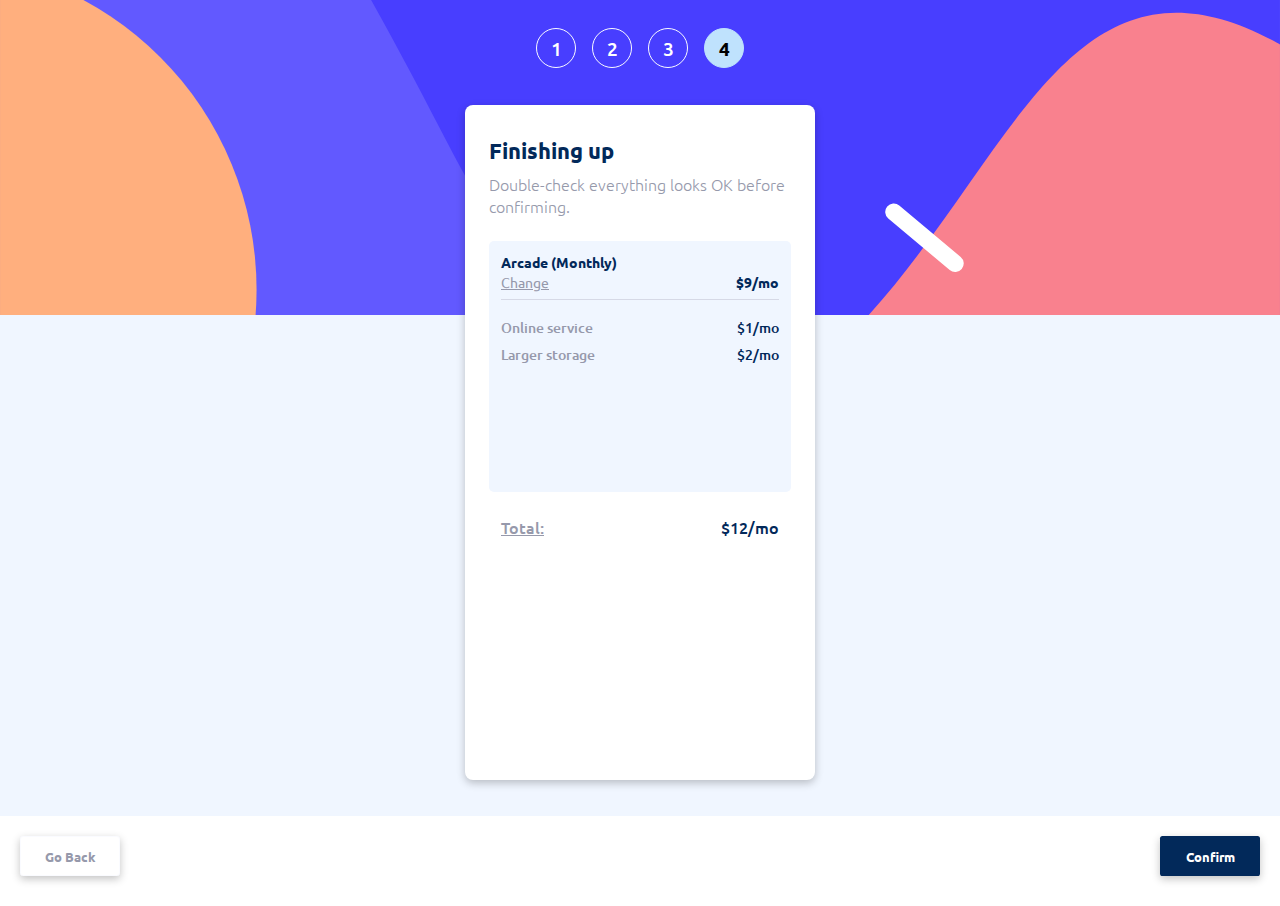
==== finishing.html @ 5ccdf707 "Añadi paso 3 y 4" ====
<!DOCTYPE html>
<html lang="en">
<head>
    <meta charset="UTF-8">
    <meta http-equiv="X-UA-Compatible" content="IE=edge">
    <meta name="viewport" content="width=device-width, initial-scale=1.0">
    <link rel="preconnect" href="https://fonts.googleapis.com">
    <link rel="preconnect" href="https://fonts.gstatic.com" crossorigin>
    <link href="https://fonts.googleapis.com/css2?family=Ubuntu:wght@300;400;500;600;700;800&display=swap" rel="stylesheet">
    <title>Finishing Up</title>
    <link rel="stylesheet" href="./css/styles.css">
</head>
<body>
    <header>
        <nav>
          <ul class="navegation-numbers">
                <li class="first-step-icon">1</li>
                <li class="second-step-icon">2</li>
                <li class="third-step-icon">3</li>
                <li class="four-step-icon">4</li>
          </ul>
          <div class="steps-info inactive">
            <div class="step-one">
              <h2>Step 1</h2>
              <p>Your info</p>
            </div>
            <div class="step-two">
              <h2>Step 2</h2>
              <p>Select Plan</p>
            </div>
            <div class="step-three">
              <h2>Step 3</h2>
              <p>Add-ons</p>
            </div>
            <div class="step-three">
              <h2>Step 4</h2>
              <p>Summary</p>
            </div>
          </div>
        </nav>
    </header>

    <main>
        <section class="main-section">
            <div class="finishing">
              <h1>Finishing up</h1>
                <h2>Double-check everything looks OK before confirming.</h2>
                <div class="section-finishing">
                    <div class="info-plan">
                    <h3>Arcade (Monthly)</h3> 
                    <div>
                        <a href="./Select-Plan.html">Change</a>
                        <p>$9/mo</p>
                    </div>
                    </div>
                    <div class="info-adds">
                        <div class="add">
                            <p>Online service</p>
                            <span>$1/mo</span>
                        </div>
                        <div class="add">
                            <p>Larger storage</p>
                            <span>$2/mo</span>
                        </div>
                    </div>
                    <div class="total">
                        <p>Total:</p>
                        <span>$12/mo</span>
                    </div>
                </div>  
            </div>
            <div class="thanks">
                <img src="./assets/images/icon-thank-you.svg" alt="check_icon">
                <h3>Thank you!</h3>
                <p>Thanks for confirming your subscription! We hope you have fun 
                    using our platform. If you ever need support, please feel free 
                    to email us at support@loremgaming.com.
                </p>
            </div>
        </section>
    </main>

    <footer>
        <section class="buttons">
          <button type="button" class="back">Go Back</button>
          <button type="submit" class="next">Confirm</button>
        </section>
    </footer>
    <script src="./javascript/finishing.service.js"></script>
</body>
</html>
---- css/styles.css ----
:root {
  --primary-one-color: hsl(213, 96%, 18%);
  --primary-second-color: hsl(243, 100%, 62%);
  --primary-third-color: hsl(206, 94%, 87%);
  --primary-four-color: hsla(215, 100%, 97%, 1);
  --alert-color: hsl(354, 84%, 57%);
  --neutral-one-color: hsl(231, 11%, 63%);
  --neutral-second-color: hsl(229, 24%, 87%);
  --neutral-third-color: hsl(217, 100%, 97%);
  --neutral-four-color: hsl(231, 100%, 99%);
  --white: hsl(0, 0%, 100%);
  --dark-color: #1e1e1e;
}

* {
  -webkit-box-sizing: border-box;
          box-sizing: border-box;
  margin: 0;
  padding: 0;
}

body {
  display: -ms-grid;
  display: grid;
  -ms-grid-rows: 105px 1fr 50px;
  grid-template-rows: 105px 1fr 50px;
  font-size: 62.5%;
  font-family: "Ubuntu", sans-serif;
  color: var(--font-color-primary);
}

.inactive {
  display: none;
}

main {
  display: -webkit-box;
  display: -ms-flexbox;
  display: flex;
  -webkit-box-orient: vertical;
  -webkit-box-direction: normal;
      -ms-flex-direction: column;
          flex-direction: column;
  -webkit-box-align: center;
      -ms-flex-align: center;
          align-items: center;
  min-height: 65vh;
  background-color: var(--primary-four-color);
}
main .main-section {
  z-index: 1;
  background-color: white;
  width: 90%;
  max-width: 350px;
  min-height: 75vh;
  padding: 32px 24px;
  margin-bottom: 4vh;
  border-radius: 0.8em;
  -webkit-box-shadow: rgba(0, 0, 0, 0.24) 0px 3px 8px;
          box-shadow: rgba(0, 0, 0, 0.24) 0px 3px 8px;
}
main .main-section h1 {
  font-size: 1.4rem;
  font-weight: 700;
  margin-bottom: 8px;
  color: var(--primary-one-color);
}
main .main-section h2 {
  font-size: 1rem;
  font-weight: 300;
  margin-bottom: 24px;
  color: var(--neutral-one-color);
}
main .main-section .section-info label {
  display: -webkit-box;
  display: -ms-flexbox;
  display: flex;
  -webkit-box-pack: justify;
      -ms-flex-pack: justify;
          justify-content: space-between;
  width: 100%;
  font-size: 0.7rem;
  font-weight: 600;
  margin: 2.5px;
  padding: 0 4px;
  color: var(--primary-one-color);
}
main .main-section .section-info label .required {
  color: var(--alert-color);
  text-shadow: 0 0 1px var(--neutral-one-color);
}
main .main-section .section-info label .name {
  display: none;
}
main .main-section .section-info label .email {
  display: none;
}
main .main-section .section-info label .phone {
  display: none;
}
main .main-section .section-info input {
  width: 100%;
  height: 8vh;
  padding: 10px;
  font-size: 0.9rem;
  font-weight: 500;
  border-radius: 0.2em;
  margin-bottom: 16px;
  border: 1px solid var(--neutral-second-color);
}
main .main-section .section-select-plan {
  display: -webkit-box;
  display: -ms-flexbox;
  display: flex;
  -webkit-box-orient: vertical;
  -webkit-box-direction: normal;
      -ms-flex-direction: column;
          flex-direction: column;
  gap: 8px;
}
main .main-section .section-select-plan article {
  display: -webkit-box;
  display: -ms-flexbox;
  display: flex;
  -webkit-box-align: center;
      -ms-flex-align: center;
          align-items: center;
  gap: 12px;
  min-height: 100px;
  padding: 16px 12px;
  cursor: pointer;
  border-radius: 0.5em;
  border: 1px solid var(--neutral-second-color);
}
main .main-section .section-select-plan article img {
  width: 50px;
  height: 50px;
}
main .main-section .section-select-plan article div {
  width: 60vw;
}
main .main-section .section-select-plan article div h3 {
  height: 20px;
  font-size: 1rem;
  font-weight: 400;
  letter-spacing: 0.2px;
  color: var(--primary-one-color);
  text-shadow: 0 0 0.5px var(--primary-one-color);
}
main .main-section .section-select-plan article div p {
  font-size: 0.9rem;
  color: var(--neutral-one-color);
}
main .main-section .section-select-plan article div span {
  font-size: 0.8rem;
  font-weight: 400;
  color: var(--primary-one-color);
}
main .main-section .section-select-plan article div .plan-span-arcade {
  display: none;
}
main .main-section .section-select-plan article div .plan-span-advanced {
  display: none;
}
main .main-section .section-select-plan article div .plan-span-pro {
  display: none;
}
main .main-section .section-select-plan .button {
  display: -webkit-box;
  display: -ms-flexbox;
  display: flex;
  -webkit-box-align: center;
      -ms-flex-align: center;
          align-items: center;
  width: 100%;
  padding: 0 32px;
  margin-top: 16px;
}
main .main-section .section-select-plan .button p {
  font-size: 0.8rem;
  color: var(--primary-one-color);
}
main .main-section .section-select-plan .button .switch-button {
  position: relative;
  display: inline-block;
  width: 40px;
  height: 20px;
  margin: 0 auto;
}
main .main-section .section-select-plan .button .switch-button input {
  display: none;
}
main .main-section .section-select-plan .button .switch-button .slider {
  position: absolute;
  cursor: pointer;
  top: 0;
  left: 0;
  right: 0;
  bottom: 0;
  background-color: var(--primary-one-color);
  border-radius: 34px;
  -webkit-transition: 0.4s;
  transition: 0.4s;
}
main .main-section .section-select-plan .button .switch-button .slider:before {
  position: absolute;
  content: "";
  height: 12px;
  width: 12px;
  left: 4px;
  bottom: 4px;
  background-color: var(--white);
  border-radius: 50%;
  -webkit-transition: 0.4s;
  transition: 0.4s;
}
main .main-section .section-select-plan .button .switch-button input:checked + .slider:before {
  -webkit-transform: translateX(20px);
          transform: translateX(20px);
}
main .main-section .section-add-ons {
  display: -webkit-box;
  display: -ms-flexbox;
  display: flex;
  -webkit-box-orient: vertical;
  -webkit-box-direction: normal;
      -ms-flex-direction: column;
          flex-direction: column;
  gap: 12px;
}
main .main-section .section-add-ons article {
  display: -webkit-box;
  display: -ms-flexbox;
  display: flex;
  -webkit-box-align: center;
      -ms-flex-align: center;
          align-items: center;
  gap: 8px;
  width: 100%;
  height: 60px;
  padding: 12px;
  border-radius: 1em;
  -webkit-box-shadow: 0 0 5px var(--neutral-second-color);
          box-shadow: 0 0 5px var(--neutral-second-color);
  border: 1px solid var(--neutral-one-color);
}
main .main-section .section-add-ons article input[type=checkbox] {
  width: 20px;
  height: 20px;
  text-align: center;
  font-size: 12px;
  line-height: 16px;
  color: #fff;
  cursor: pointer;
  border-radius: 1em;
  background-color: var(--primary-second-color);
}
main .main-section .section-add-ons article div {
  width: 75%;
}
main .main-section .section-add-ons article div h3 {
  font-size: 0.9rem;
  font-weight: 600;
  margin-bottom: 2px;
  color: var(--primary-one-color);
}
main .main-section .section-add-ons article div span {
  font-size: 0.8rem;
  font-weight: 500;
  color: var(--neutral-one-color);
}
main .main-section .section-add-ons article p {
  font-size: 0.8rem;
  font-weight: 500;
  color: var(--primary-second-color);
}
main .main-section .section-finishing {
  display: block;
}
main .main-section .section-finishing .info-plan {
  padding: 12px;
  border-radius: 0.5em 0.5em 0 0;
  background-color: var(--primary-four-color);
}
main .main-section .section-finishing .info-plan h3 {
  font-size: 0.9rem;
  margin-bottom: 2px;
  color: var(--primary-one-color);
}
main .main-section .section-finishing .info-plan div {
  display: -webkit-box;
  display: -ms-flexbox;
  display: flex;
  -webkit-box-pack: justify;
      -ms-flex-pack: justify;
          justify-content: space-between;
  padding-bottom: 8px;
  border-bottom: 1px solid var(--neutral-second-color);
}
main .main-section .section-finishing .info-plan div a {
  font-size: 0.9rem;
  color: var(--neutral-one-color);
}
main .main-section .section-finishing .info-plan div p {
  font-size: 0.9rem;
  font-weight: 600;
  color: var(--primary-one-color);
}
main .main-section .section-finishing .info-adds {
  display: -webkit-box;
  display: -ms-flexbox;
  display: flex;
  -webkit-box-orient: vertical;
  -webkit-box-direction: normal;
      -ms-flex-direction: column;
          flex-direction: column;
  gap: 8px;
  height: 20vh;
  padding: 6px 12px;
  margin-bottom: 12px;
  border-radius: 0 0 0.5em 0.5em;
  background-color: var(--primary-four-color);
}
main .main-section .section-finishing .info-adds .add {
  display: -webkit-box;
  display: -ms-flexbox;
  display: flex;
  -webkit-box-pack: justify;
      -ms-flex-pack: justify;
          justify-content: space-between;
}
main .main-section .section-finishing .info-adds .add p {
  font-size: 0.9rem;
  font-weight: 500;
  color: var(--neutral-one-color);
}
main .main-section .section-finishing .info-adds .add span {
  font-size: 0.9rem;
  font-weight: 500;
  color: var(--primary-one-color);
}
main .main-section .section-finishing .total {
  display: -webkit-box;
  display: -ms-flexbox;
  display: flex;
  -webkit-box-pack: justify;
      -ms-flex-pack: justify;
          justify-content: space-between;
  padding: 12px;
}
main .main-section .section-finishing .total p {
  font-size: 1rem;
  font-weight: 500;
  text-decoration: underline;
  color: var(--neutral-one-color);
}
main .main-section .section-finishing .total span {
  font-size: 1rem;
  font-weight: 500;
  color: var(--primary-one-color);
}
main .main-section .thanks {
  text-align: center;
  display: none;
  -webkit-box-orient: vertical;
  -webkit-box-direction: normal;
      -ms-flex-direction: column;
          flex-direction: column;
  -webkit-box-pack: center;
      -ms-flex-pack: center;
          justify-content: center;
  -webkit-box-align: center;
      -ms-flex-align: center;
          align-items: center;
  gap: 6px;
  padding-top: 15vh;
}
main .main-section .thanks img {
  width: 50px;
  height: 50px;
  margin-bottom: 12px;
}
main .main-section .thanks h3 {
  font-size: 1.2rem;
  font-weight: 700;
  color: var(--primary-one-color);
}
main .main-section .thanks p {
  font-size: 0.9rem;
  font-weight: 500;
  line-height: 1.5em;
  color: var(--neutral-one-color);
}
main .modal {
  z-index: 1;
  position: fixed;
  top: calc(50% - 60px);
  left: calc(50% - 70px);
  display: none;
  -webkit-box-align: center;
      -ms-flex-align: center;
          align-items: center;
  -webkit-box-pack: center;
      -ms-flex-pack: center;
          justify-content: center;
  width: 160px;
  height: 60px;
  border-radius: 1em 0;
  -webkit-box-shadow: -2px 2px 5px var(--dark-color);
          box-shadow: -2px 2px 5px var(--dark-color);
  background-color: var(--alert-color);
  border: 1px solid var(--alert-color);
}
main .modal h2 {
  font-size: 1.2rem;
  font-weight: 400;
  color: var(--white);
}

footer {
  width: 100%;
  height: 10vh;
  padding: 5px;
  background-color: var(--white);
}
footer .buttons {
  display: -webkit-box;
  display: -ms-flexbox;
  display: flex;
  -webkit-box-pack: justify;
      -ms-flex-pack: justify;
          justify-content: space-between;
  width: 100%;
  padding: 15px;
}
footer .buttons .back, footer .buttons .next {
  font-size: 0.8rem;
  font-weight: 600;
  width: 100px;
  height: 40px;
  border-radius: 0.2em;
  font-family: "Ubuntu", sans-serif;
  cursor: pointer;
  -webkit-box-shadow: rgba(0, 0, 0, 0.24) 0px 3px 8px;
          box-shadow: rgba(0, 0, 0, 0.24) 0px 3px 8px;
  background-color: var(--white);
  border: 1px solid var(--neutral-four-color);
}
footer .buttons .next {
  border: none;
  color: var(--white);
  background-color: var(--primary-one-color);
}
footer .buttons .back {
  color: var(--neutral-one-color);
}
footer .buttons .back:hover {
  border: none;
  font-weight: 700;
  font-size: 0.9rem;
  color: var(--white);
  background-color: var(--primary-one-color);
}

header {
  -webkit-box-shadow: 0 2px 2px var(--neutral-third-color);
          box-shadow: 0 2px 2px var(--neutral-third-color);
}
header nav {
  position: relative;
  width: 100%;
  height: 35vh;
  background-image: url("../assets/images/bg-sidebar-mobile.svg");
  background-size: cover;
  background-position: center;
  background-repeat: no-repeat;
}
header nav ul {
  display: -webkit-box;
  display: -ms-flexbox;
  display: flex;
  -webkit-box-pack: center;
      -ms-flex-pack: center;
          justify-content: center;
  width: 100%;
  padding: 20px 0 0 0;
  list-style: none;
  /*:first-child{
      font-weight: 600;
      color: var(--primary-one-color);
      background-color: var(--primary-third-color);
      border: 1px solid var(--primary-third-color);
  }*/
}
header nav ul li {
  width: 40px;
  height: 40px;
  margin: 8px;
  padding: 7px;
  font-size: 1.2rem;
  font-weight: 500;
  color: var(--white);
  text-align: center;
  border: 1px solid var(--neutral-four-color);
  border-radius: 20em;
  cursor: pointer;
}
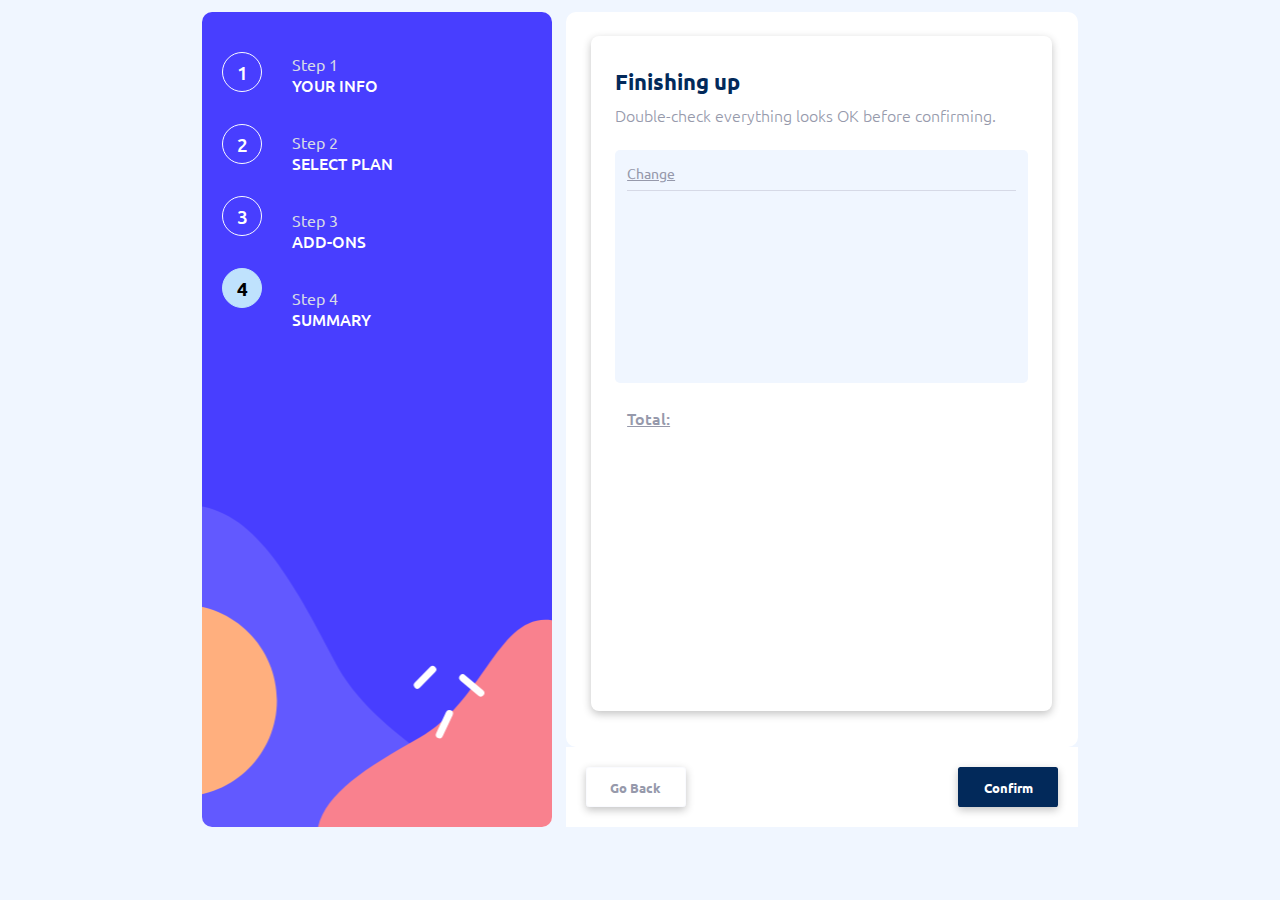
==== commit 194414a8: "Funcionalidades de la tienda y suma de total" ====
--- a/finishing.html
+++ b/finishing.html
@@ -47,25 +47,16 @@
                 <h2>Double-check everything looks OK before confirming.</h2>
                 <div class="section-finishing">
                     <div class="info-plan">
-                    <h3>Arcade (Monthly)</h3> 
+                    <h3 class="plan_select"></h3> 
                     <div>
                         <a href="./Select-Plan.html">Change</a>
-                        <p>$9/mo</p>
+                        <p class="price-plan"></p>
                     </div>
                     </div>
-                    <div class="info-adds">
-                        <div class="add">
-                            <p>Online service</p>
-                            <span>$1/mo</span>
-                        </div>
-                        <div class="add">
-                            <p>Larger storage</p>
-                            <span>$2/mo</span>
-                        </div>
-                    </div>
+                    <div class="info-adds"></div>
                     <div class="total">
                         <p>Total:</p>
-                        <span>$12/mo</span>
+                        <span class="precio-total"></span>
                     </div>
                 </div>  
             </div>
--- a/css/styles.css
+++ b/css/styles.css
@@ -51,7 +51,6 @@
   z-index: 1;
   background-color: white;
   width: 90%;
-  max-width: 350px;
   min-height: 75vh;
   padding: 32px 24px;
   margin-bottom: 4vh;
@@ -504,4 +503,98 @@
   border: 1px solid var(--neutral-four-color);
   border-radius: 20em;
   cursor: pointer;
+}
+
+@media screen and (min-width: 768px) {
+  body {
+    -ms-grid-columns: auto;
+    grid-template-columns: auto;
+    -ms-grid-rows: auto;
+    grid-template-rows: auto;
+    padding: 12px;
+    max-width: 900px;
+    margin: 0 auto;
+    background-color: var(--primary-four-color);
+  }
+  body > *:nth-child(1) {
+    -ms-grid-row: 1;
+    -ms-grid-column: 1;
+  }
+  body header {
+    -ms-grid-column: 1;
+    grid-column: 1/1;
+    -ms-grid-row: 1;
+    -ms-grid-row-span: 2;
+    grid-row: 1/3;
+    min-width: 280px;
+    max-width: 350px;
+    border-radius: 1em;
+    background-color: var(--white);
+  }
+  body header nav {
+    display: -webkit-box;
+    display: -ms-flexbox;
+    display: flex;
+    -webkit-box-align: start;
+        -ms-flex-align: start;
+            align-items: flex-start;
+    height: 100%;
+    padding: 12px;
+    border-radius: 1em;
+    background-image: url("../assets/images/bg-sidebar-desktop.svg");
+  }
+  body header nav ul {
+    width: 25%;
+    -webkit-box-orient: vertical;
+    -webkit-box-direction: normal;
+        -ms-flex-direction: column;
+            flex-direction: column;
+    gap: 16px;
+  }
+  body header nav .steps-info {
+    display: -webkit-box;
+    display: -ms-flexbox;
+    display: flex;
+    -webkit-box-orient: vertical;
+    -webkit-box-direction: normal;
+        -ms-flex-direction: column;
+            flex-direction: column;
+    gap: 6px;
+    width: 80%;
+  }
+  body header nav .steps-info div {
+    padding-top: 30px;
+  }
+  body header nav .steps-info div h2 {
+    font-size: 1rem;
+    font-weight: 400;
+    color: var(--neutral-second-color);
+  }
+  body header nav .steps-info div p {
+    font-size: 1rem;
+    font-weight: 500;
+    text-transform: uppercase;
+    color: var(--white);
+  }
+  body main {
+    -ms-grid-column: 2;
+    -ms-grid-column-span: 1;
+    grid-column: 2/3;
+    -ms-grid-row: 1;
+    grid-row: 1/1;
+    min-width: 400px;
+    padding-top: 24px;
+    border-radius: 1em;
+    background-color: var(--white);
+  }
+  body footer {
+    -ms-grid-column: 2;
+    -ms-grid-column-span: 1;
+    grid-column: 2/3;
+    -ms-grid-row: 2;
+    -ms-grid-row-span: 1;
+    grid-row: 2/3;
+    width: auto;
+    height: auto;
+  }
 }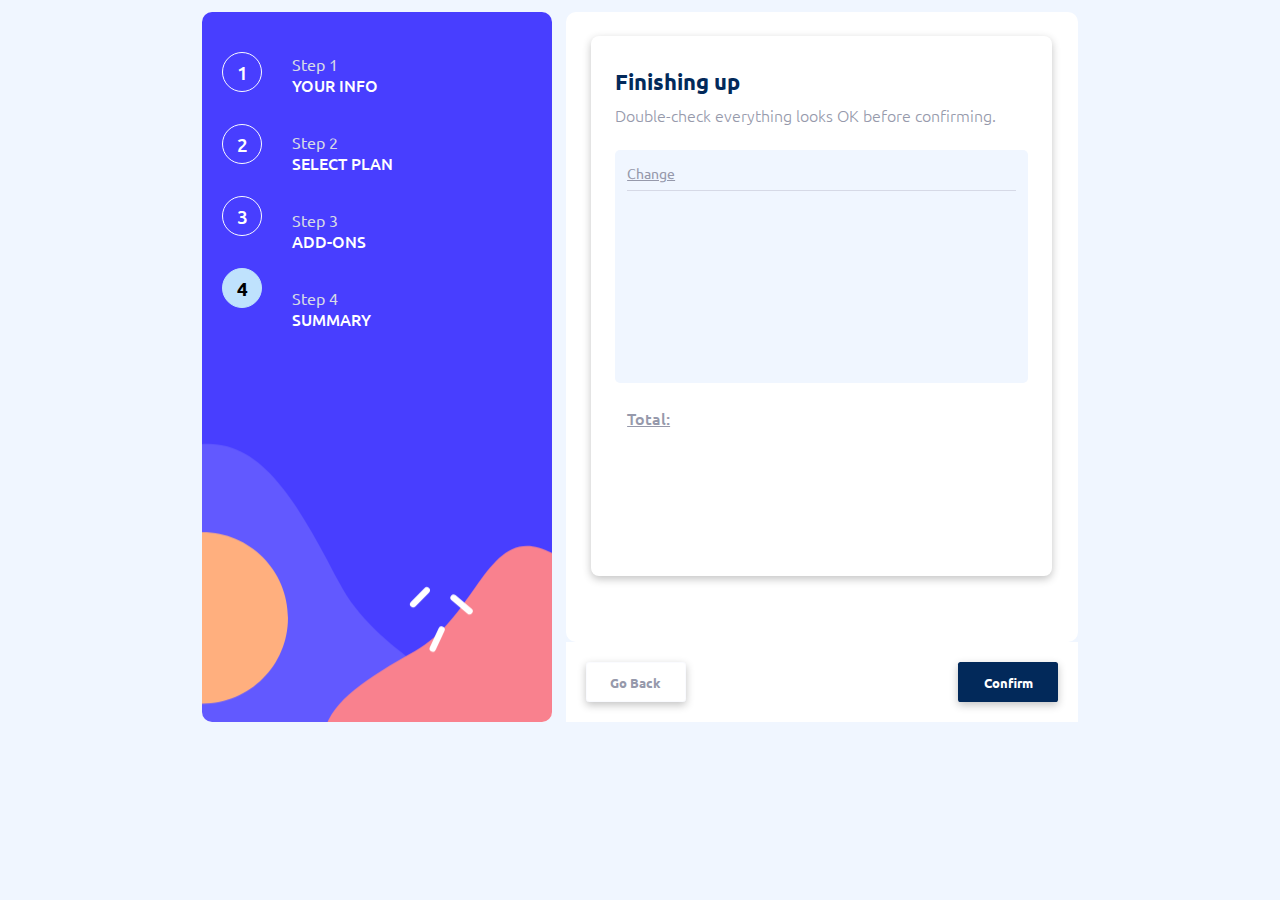
==== commit d8cf1e12: "arreglo de responsive" ====
--- a/finishing.html
+++ b/finishing.html
@@ -4,6 +4,7 @@
     <meta charset="UTF-8">
     <meta http-equiv="X-UA-Compatible" content="IE=edge">
     <meta name="viewport" content="width=device-width, initial-scale=1.0">
+    <link rel="icon" type="image/png" sizes="40x40" href="./assets/images/player.png">
     <link rel="preconnect" href="https://fonts.googleapis.com">
     <link rel="preconnect" href="https://fonts.gstatic.com" crossorigin>
     <link href="https://fonts.googleapis.com/css2?family=Ubuntu:wght@300;400;500;600;700;800&display=swap" rel="stylesheet">
@@ -75,6 +76,7 @@
         <section class="buttons">
           <button type="button" class="back">Go Back</button>
           <button type="submit" class="next">Confirm</button>
+          <button class="btnInit" type="button">Back Home</button>
         </section>
     </footer>
     <script src="./javascript/finishing.service.js"></script>
--- a/css/styles.css
+++ b/css/styles.css
@@ -44,14 +44,14 @@
   -webkit-box-align: center;
       -ms-flex-align: center;
           align-items: center;
-  min-height: 65vh;
+  min-height: 70vh;
   background-color: var(--primary-four-color);
 }
 main .main-section {
   z-index: 1;
   background-color: white;
   width: 90%;
-  min-height: 75vh;
+  min-height: 60vh;
   padding: 32px 24px;
   margin-bottom: 4vh;
   border-radius: 0.8em;
@@ -115,7 +115,7 @@
   -webkit-box-direction: normal;
       -ms-flex-direction: column;
           flex-direction: column;
-  gap: 8px;
+  gap: 12px;
 }
 main .main-section .section-select-plan article {
   display: -webkit-box;
@@ -225,7 +225,8 @@
   -webkit-box-direction: normal;
       -ms-flex-direction: column;
           flex-direction: column;
-  gap: 12px;
+  gap: 24px;
+  padding-top: 12px;
 }
 main .main-section .section-add-ons article {
   display: -webkit-box;
@@ -394,7 +395,7 @@
   z-index: 1;
   position: fixed;
   top: calc(50% - 60px);
-  left: calc(50% - 70px);
+  left: calc(50% - 100px);
   display: none;
   -webkit-box-align: center;
       -ms-flex-align: center;
@@ -402,7 +403,7 @@
   -webkit-box-pack: center;
       -ms-flex-pack: center;
           justify-content: center;
-  width: 160px;
+  width: 200px;
   height: 60px;
   border-radius: 1em 0;
   -webkit-box-shadow: -2px 2px 5px var(--dark-color);
@@ -432,7 +433,7 @@
   width: 100%;
   padding: 15px;
 }
-footer .buttons .back, footer .buttons .next {
+footer .buttons .back, footer .buttons .next, footer .buttons .btnInit {
   font-size: 0.8rem;
   font-weight: 600;
   width: 100px;
@@ -460,6 +461,15 @@
   color: var(--white);
   background-color: var(--primary-one-color);
 }
+footer .buttons .btnInit {
+  display: none;
+  width: 250px;
+  margin: 0 auto;
+  font-size: 1rem;
+  font-weight: 400s;
+  color: var(--white);
+  background-color: var(--alert-color);
+}
 
 header {
   -webkit-box-shadow: 0 2px 2px var(--neutral-third-color);
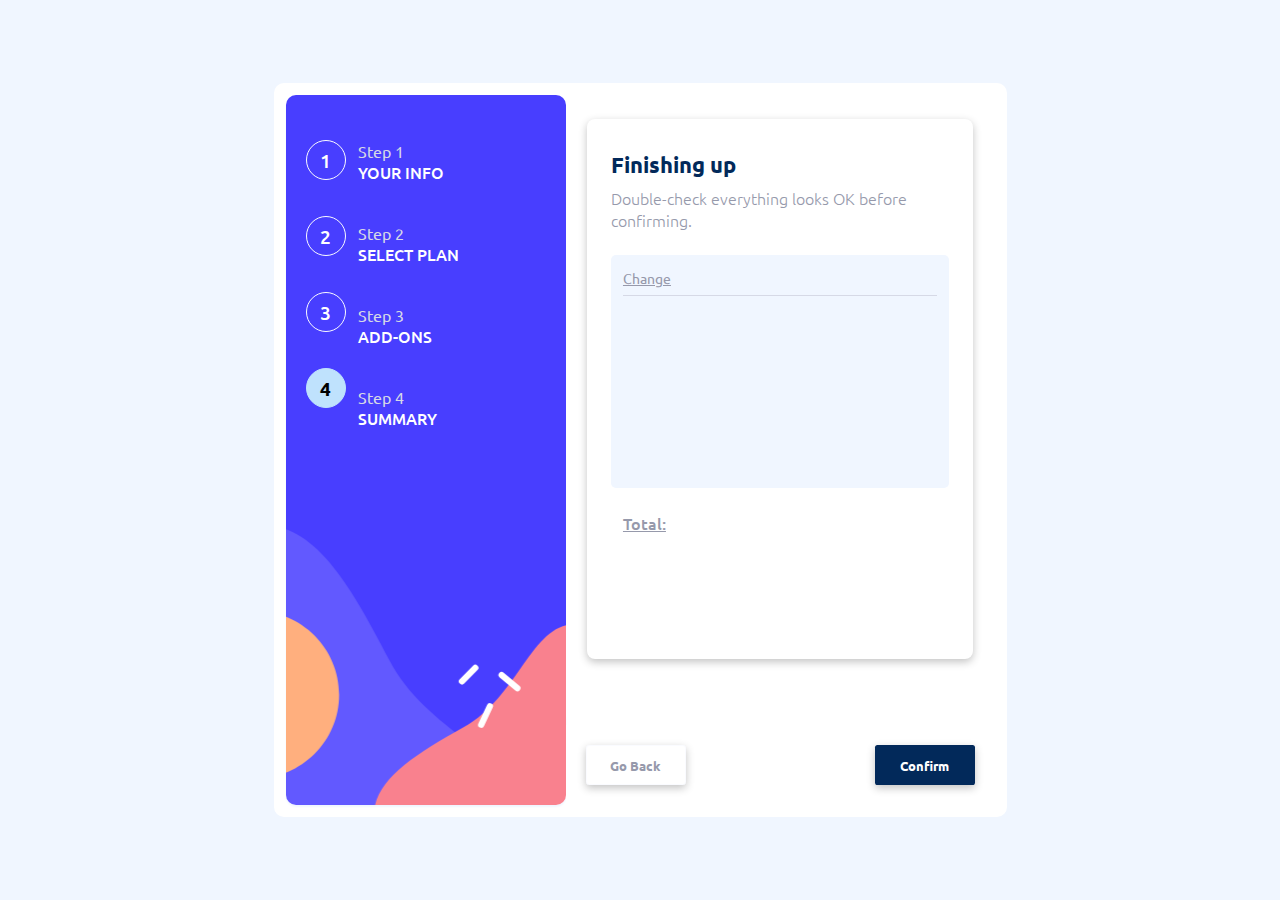
==== commit c5aaa5d3: "detalles finales en el responsive" ====
--- a/finishing.html
+++ b/finishing.html
@@ -63,10 +63,9 @@
             </div>
             <div class="thanks">
                 <img src="./assets/images/icon-thank-you.svg" alt="check_icon">
-                <h3>Thank you!</h3>
+                <h3>Thank you <span class="name-user"></span>!</h3>
                 <p>Thanks for confirming your subscription! We hope you have fun 
-                    using our platform. If you ever need support, please feel free 
-                    to email us at support@loremgaming.com.
+                    using our platform. If you ever need support, https://github.com/JALCAZAR00.
                 </p>
             </div>
         </section>
--- a/css/styles.css
+++ b/css/styles.css
@@ -19,6 +19,12 @@
   padding: 0;
 }
 
+html {
+  height: 100%;
+  width: 100%;
+  background-color: var(--primary-four-color);
+}
+
 body {
   display: -ms-grid;
   display: grid;
@@ -26,7 +32,9 @@
   grid-template-rows: 105px 1fr 50px;
   font-size: 62.5%;
   font-family: "Ubuntu", sans-serif;
+  border-radius: 1em;
   color: var(--font-color-primary);
+  background-color: var(--white);
 }
 
 .inactive {
@@ -240,6 +248,7 @@
   height: 60px;
   padding: 12px;
   border-radius: 1em;
+  cursor: pointer;
   -webkit-box-shadow: 0 0 5px var(--neutral-second-color);
           box-shadow: 0 0 5px var(--neutral-second-color);
   border: 1px solid var(--neutral-one-color);
@@ -419,7 +428,7 @@
 
 footer {
   width: 100%;
-  height: 10vh;
+  height: 15vh;
   padding: 5px;
   background-color: var(--white);
 }
@@ -468,6 +477,7 @@
   font-size: 1rem;
   font-weight: 400s;
   color: var(--white);
+  border: 2px solid var(--alert-color);
   background-color: var(--alert-color);
 }
 
@@ -492,14 +502,8 @@
       -ms-flex-pack: center;
           justify-content: center;
   width: 100%;
-  padding: 20px 0 0 0;
+  padding: 25px 0 0 0;
   list-style: none;
-  /*:first-child{
-      font-weight: 600;
-      color: var(--primary-one-color);
-      background-color: var(--primary-third-color);
-      border: 1px solid var(--primary-third-color);
-  }*/
 }
 header nav ul li {
   width: 40px;
@@ -516,6 +520,17 @@
 }
 
 @media screen and (min-width: 768px) {
+  html {
+    display: -webkit-box;
+    display: -ms-flexbox;
+    display: flex;
+    -webkit-box-align: center;
+        -ms-flex-align: center;
+            align-items: center;
+    -webkit-box-pack: center;
+        -ms-flex-pack: center;
+            justify-content: center;
+  }
   body {
     -ms-grid-columns: auto;
     grid-template-columns: auto;
@@ -524,7 +539,7 @@
     padding: 12px;
     max-width: 900px;
     margin: 0 auto;
-    background-color: var(--primary-four-color);
+    background-color: var(--white);
   }
   body > *:nth-child(1) {
     -ms-grid-row: 1;
@@ -559,7 +574,7 @@
     -webkit-box-direction: normal;
         -ms-flex-direction: column;
             flex-direction: column;
-    gap: 16px;
+    gap: 20px;
   }
   body header nav .steps-info {
     display: -webkit-box;
@@ -569,8 +584,9 @@
     -webkit-box-direction: normal;
         -ms-flex-direction: column;
             flex-direction: column;
-    gap: 6px;
+    gap: 10px;
     width: 80%;
+    padding-top: 4px;
   }
   body header nav .steps-info div {
     padding-top: 30px;
